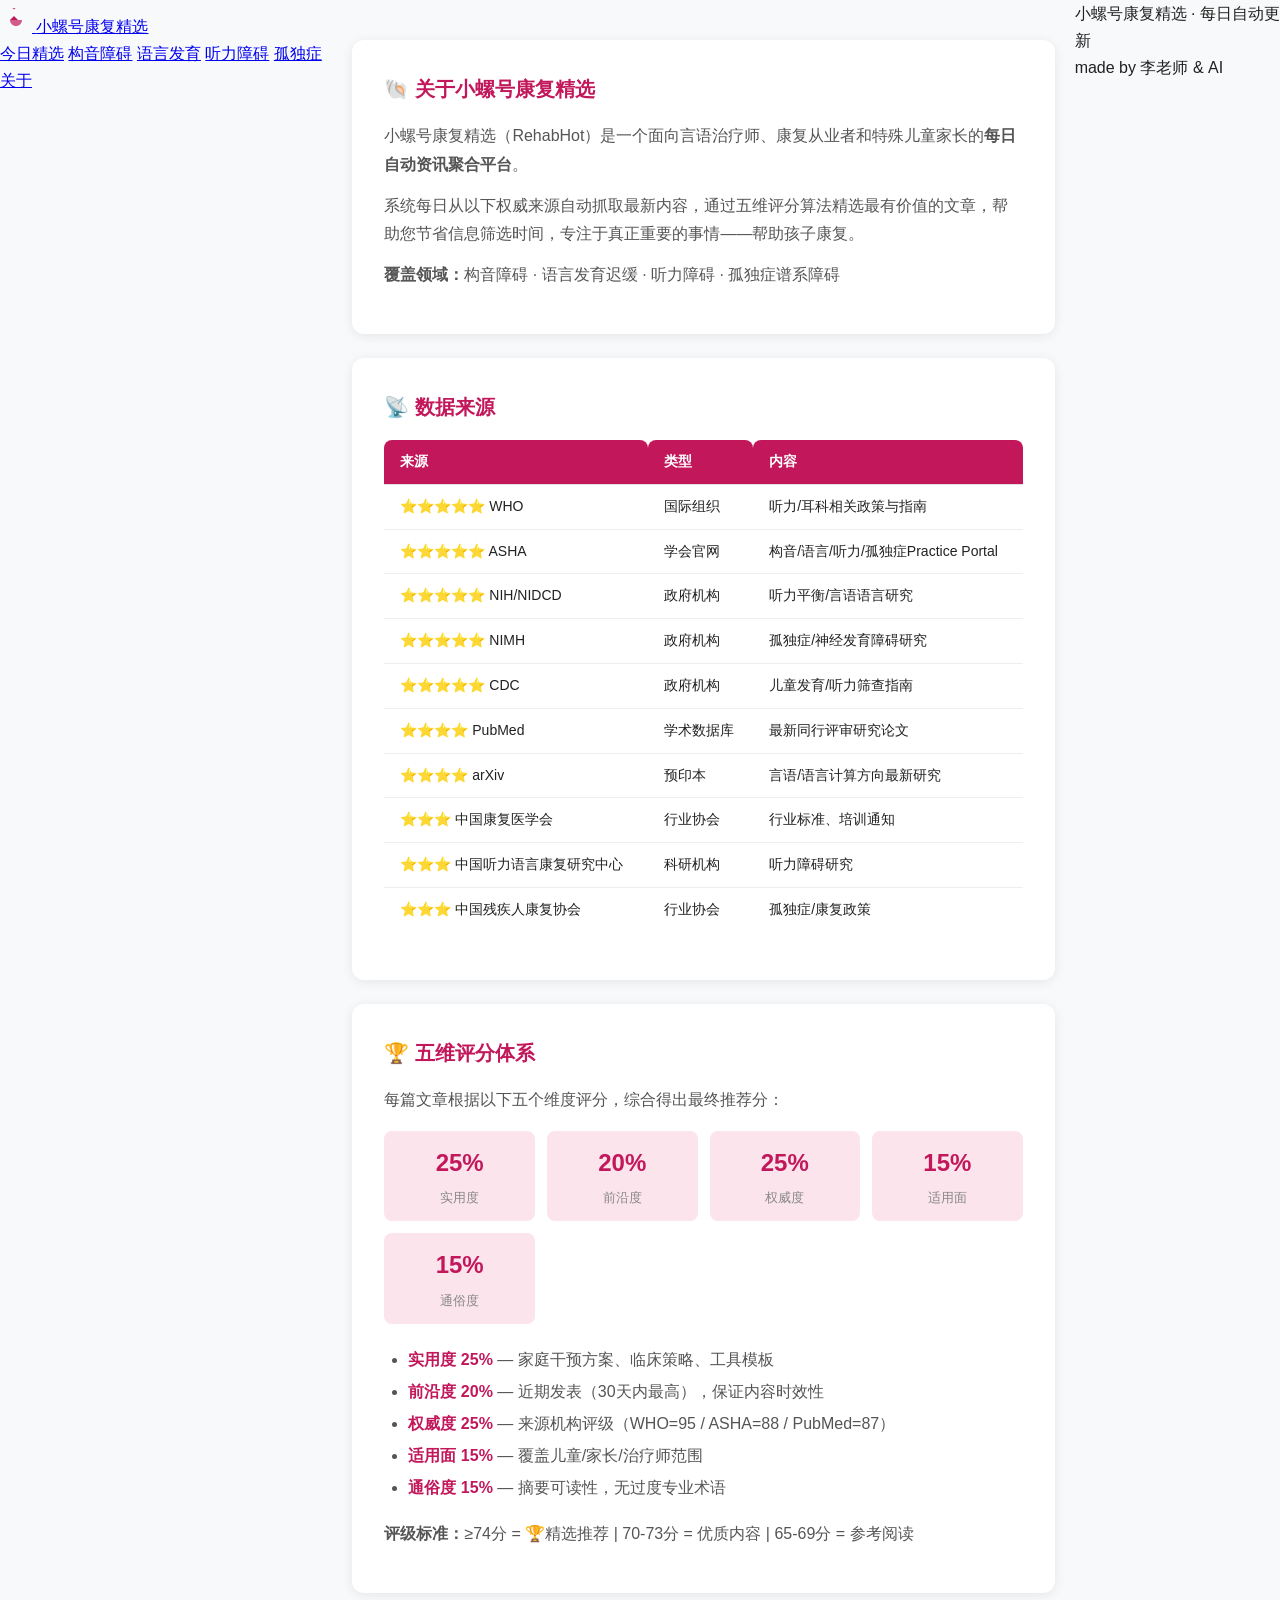
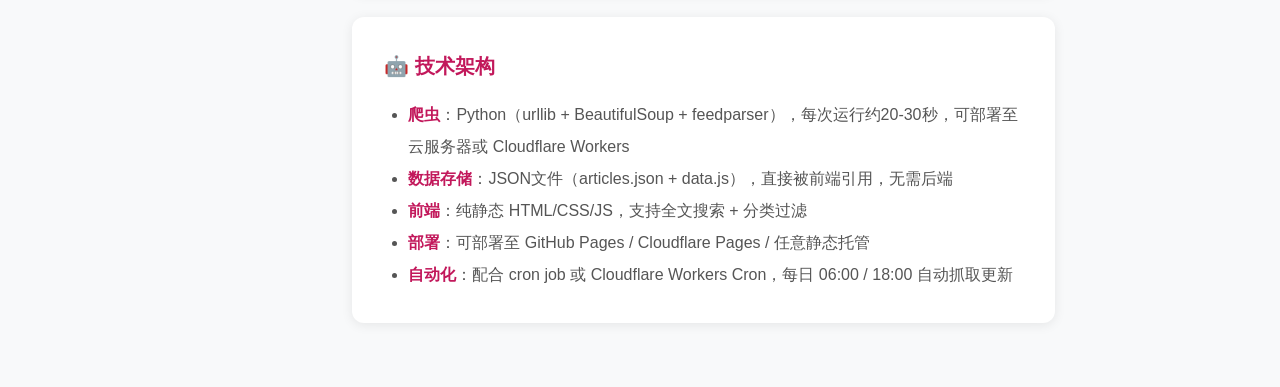
==== about.html @ 3b56fe11 "Add files via upload" ====
<!DOCTYPE html>
<html lang="zh-CN">
<head>
  <meta charset="UTF-8">
  <meta name="viewport" content="width=device-width, initial-scale=1.0">
  <title>关于 — 小螺号康复精选</title>
  <link rel="stylesheet" href="styles.css">
  <style>
    .about-wrap { max-width: 800px; margin: 0 auto; padding: 40px 20px; }
    .about-card { background: #fff; border-radius: 12px; padding: 32px; margin-bottom: 24px; box-shadow: 0 2px 12px rgba(0,0,0,.08); }
    .about-card h2 { color: #C2185B; margin-bottom: 16px; font-size: 20px; }
    .about-card p { color: #555; line-height: 1.8; margin-bottom: 12px; }
    .about-card ul { padding-left: 24px; color: #555; line-height: 2; }
    .about-card li strong { color: #C2185B; }
    .source-table { width: 100%; border-collapse: collapse; margin-top: 12px; }
    .source-table th { background: #C2185B; color: #fff; padding: 10px 16px; text-align: left; border-radius: 8px 8px 0 0; }
    .source-table td { padding: 10px 16px; border-bottom: 1px solid #eee; }
    .source-table tr:last-child td { border-bottom: none; }
    .star { color: #f5c518; }
    .score-grid { display: grid; grid-template-columns: repeat(auto-fit, minmax(120px, 1fr)); gap: 12px; margin-top: 16px; }
    .score-chip { background: #fce4ec; border-radius: 8px; padding: 12px; text-align: center; }
    .score-chip .pct { font-size: 24px; font-weight: 700; color: #C2185B; }
    .score-chip .label { font-size: 13px; color: #888; margin-top: 4px; }
  </style>
</head>
<body>

<header class="site-header">
  <div class="header-inner container">
    <a href="index.html" class="logo">
      <svg width="32" height="32" viewBox="0 0 32 32" fill="none">
        <path d="M16 8c-1.1 0-2 .9-2 2v6l-4 4h8l-4-4v-6c0-1.1-.9-2-2-2z" fill="#C2185B"/>
        <path d="M10 20c0 3.3 2.7 6 6 6s6-2.7 6-6H10z" fill="#C2185B" opacity=".7"/>
      </svg>
      <span>小螺号康复精选</span>
    </a>
    <nav class="header-nav">
      <a href="index.html">今日精选</a>
      <a href="articulation.html">构音障碍</a>
      <a href="language.html">语言发育</a>
      <a href="hearing.html">听力障碍</a>
      <a href="autism.html" class="active">孤独症</a>
      <a href="about.html">关于</a>
    </nav>
  </div>
</header>

<main class="main-content container">
  <div class="about-wrap">

    <div class="about-card">
      <h2>🐚 关于小螺号康复精选</h2>
      <p>小螺号康复精选（RehabHot）是一个面向言语治疗师、康复从业者和特殊儿童家长的<strong>每日自动资讯聚合平台</strong>。</p>
      <p>系统每日从以下权威来源自动抓取最新内容，通过五维评分算法精选最有价值的文章，帮助您节省信息筛选时间，专注于真正重要的事情——帮助孩子康复。</p>
      <p><strong>覆盖领域：</strong>构音障碍 · 语言发育迟缓 · 听力障碍 · 孤独症谱系障碍</p>
    </div>

    <div class="about-card">
      <h2>📡 数据来源</h2>
      <table class="source-table">
        <thead><tr><th>来源</th><th>类型</th><th>内容</th></tr></thead>
        <tbody>
          <tr><td><span class="star">⭐⭐⭐⭐⭐</span> WHO</td><td>国际组织</td><td>听力/耳科相关政策与指南</td></tr>
          <tr><td><span class="star">⭐⭐⭐⭐⭐</span> ASHA</td><td>学会官网</td><td>构音/语言/听力/孤独症Practice Portal</td></tr>
          <tr><td><span class="star">⭐⭐⭐⭐⭐</span> NIH/NIDCD</td><td>政府机构</td><td>听力平衡/言语语言研究</td></tr>
          <tr><td><span class="star">⭐⭐⭐⭐⭐</span> NIMH</td><td>政府机构</td><td>孤独症/神经发育障碍研究</td></tr>
          <tr><td><span class="star">⭐⭐⭐⭐⭐</span> CDC</td><td>政府机构</td><td>儿童发育/听力筛查指南</td></tr>
          <tr><td><span class="star">⭐⭐⭐⭐</span> PubMed</td><td>学术数据库</td><td>最新同行评审研究论文</td></tr>
          <tr><td><span class="star">⭐⭐⭐⭐</span> arXiv</td><td>预印本</td><td>言语/语言计算方向最新研究</td></tr>
          <tr><td><span class="star">⭐⭐⭐</span> 中国康复医学会</td><td>行业协会</td><td>行业标准、培训通知</td></tr>
          <tr><td><span class="star">⭐⭐⭐</span> 中国听力语言康复研究中心</td><td>科研机构</td><td>听力障碍研究</td></tr>
          <tr><td><span class="star">⭐⭐⭐</span> 中国残疾人康复协会</td><td>行业协会</td><td>孤独症/康复政策</td></tr>
        </tbody>
      </table>
    </div>

    <div class="about-card">
      <h2>🏆 五维评分体系</h2>
      <p>每篇文章根据以下五个维度评分，综合得出最终推荐分：</p>
      <div class="score-grid">
        <div class="score-chip"><div class="pct">25%</div><div class="label">实用度</div></div>
        <div class="score-chip"><div class="pct">20%</div><div class="label">前沿度</div></div>
        <div class="score-chip"><div class="pct">25%</div><div class="label">权威度</div></div>
        <div class="score-chip"><div class="pct">15%</div><div class="label">适用面</div></div>
        <div class="score-chip"><div class="pct">15%</div><div class="label">通俗度</div></div>
      </div>
      <ul style="margin-top: 20px">
        <li><strong>实用度 25%</strong> — 家庭干预方案、临床策略、工具模板</li>
        <li><strong>前沿度 20%</strong> — 近期发表（30天内最高），保证内容时效性</li>
        <li><strong>权威度 25%</strong> — 来源机构评级（WHO=95 / ASHA=88 / PubMed=87）</li>
        <li><strong>适用面 15%</strong> — 覆盖儿童/家长/治疗师范围</li>
        <li><strong>通俗度 15%</strong> — 摘要可读性，无过度专业术语</li>
      </ul>
      <p style="margin-top:16px"><strong>评级标准：</strong>≥74分 = 🏆精选推荐 | 70-73分 = 优质内容 | 65-69分 = 参考阅读</p>
    </div>

    <div class="about-card">
      <h2>🤖 技术架构</h2>
      <ul>
        <li><strong>爬虫</strong>：Python（urllib + BeautifulSoup + feedparser），每次运行约20-30秒，可部署至云服务器或 Cloudflare Workers</li>
        <li><strong>数据存储</strong>：JSON文件（articles.json + data.js），直接被前端引用，无需后端</li>
        <li><strong>前端</strong>：纯静态 HTML/CSS/JS，支持全文搜索 + 分类过滤</li>
        <li><strong>部署</strong>：可部署至 GitHub Pages / Cloudflare Pages / 任意静态托管</li>
        <li><strong>自动化</strong>：配合 cron job 或 Cloudflare Workers Cron，每日 06:00 / 18:00 自动抓取更新</li>
      </ul>
    </div>

  </div>
</main>

<footer class="site-footer">
  <div class="container footer-inner">
    <p>小螺号康复精选 · 每日自动更新</p>
    <p>made by 李老师 &amp; AI</p>
  </div>
</footer>

<script src="data.js"></script>
<script>
if (window.REHAB_HOT_DATA) {
  document.querySelector('.footer-inner p:first-child').textContent =
    '小螺号康复精选 · 每日自动更新 · ' + window.REHAB_HOT_DATA.updated;
}
</script>

</body>
</html>
---- styles.css ----
/* ============================================
   小螺号康复精选 RehabHot - 样式表
   家长版主色: #C2185B (玫红)
   康复师版主色: #2b7dd1 (藏蓝)
   ============================================ */

/* ---------- 变量 & 重置 ---------- */
:root {
  /* 家长版 */
  --color-primary: #C2185B;
  --color-primary-light: #E91E8C;
  --color-primary-bg: #FCE4EC;
  --color-accent: #FF4081;

  /* 共用 */
  --color-bg: #F8F9FA;
  --color-surface: #FFFFFF;
  --color-border: #E0E0E0;
  --color-text: #212121;
  --color-text-muted: #757575;
  --color-score-high: #E53935;
  --color-score-mid: #FB8C00;
  --color-score-low: #43A047;

  /* 阴影 */
  --shadow-sm: 0 2px 8px rgba(0,0,0,.08);
  --shadow-md: 0 4px 16px rgba(0,0,0,.12);

  /* 圆角 */
  --radius: 12px;
  --radius-sm: 8px;

  /* 侧边栏宽度 */
  --sidebar-w: 220px;
}

* { box-sizing: border-box; margin: 0; padding: 0; }

body {
  font-family: -apple-system, "PingFang SC", "Microsoft YaHei", sans-serif;
  background: var(--color-bg);
  color: var(--color-text);
  line-height: 1.7;
  display: flex;
  min-height: 100vh;
}

/* ---------- 左侧边栏 ---------- */
.sidebar {
  width: var(--sidebar-w);
  background: var(--color-surface);
  border-right: 1px solid var(--color-border);
  padding: 24px 0;
  position: fixed;
  top: 0; left: 0; bottom: 0;
  display: flex;
  flex-direction: column;
  overflow-y: auto;
}

.sidebar-brand {
  display: flex;
  align-items: center;
  gap: 10px;
  padding: 0 20px 20px;
  text-decoration: none;
  border-bottom: 1px solid var(--color-border);
  margin-bottom: 12px;
}

.brand-logo {
  width: 36px; height: 36px;
  background: linear-gradient(135deg, var(--color-primary), var(--color-accent));
  border-radius: 10px;
  display: flex; align-items: center; justify-content: center;
  color: #fff; font-weight: 900; font-size: 14px;
  letter-spacing: -0.5px;
}

.brand-text { display: flex; flex-direction: column; }
.brand-name { font-weight: 700; font-size: 15px; color: var(--color-text); }
.brand-sub { font-size: 11px; color: var(--color-text-muted); }

.side-nav { flex: 1; padding: 0 12px; }

.side-link {
  display: flex;
  align-items: center;
  gap: 10px;
  padding: 10px 12px;
  border-radius: var(--radius-sm);
  text-decoration: none;
  color: var(--color-text-muted);
  font-size: 14px;
  transition: all 0.2s;
  margin-bottom: 2px;
}

.side-link:hover { background: var(--color-primary-bg); color: var(--color-primary); }
.side-link.active { background: var(--color-primary-bg); color: var(--color-primary); font-weight: 600; }
.side-link svg { width: 18px; height: 18px; flex-shrink: 0; }

.side-section-title {
  padding: 16px 24px 6px;
  font-size: 11px;
  font-weight: 700;
  text-transform: uppercase;
  letter-spacing: 0.08em;
  color: var(--color-text-muted);
}

.sidebar-footer {
  padding: 12px;
  border-top: 1px solid var(--color-border);
}

/* ---------- 主内容区 ---------- */
.main {
  margin-left: var(--sidebar-w);
  flex: 1;
  min-height: 100vh;
}

/* ---------- 页面头部 ---------- */
.page-header {
  padding: 32px 36px 24px;
  background: var(--color-surface);
  border-bottom: 1px solid var(--color-border);
}

.page-title {
  font-size: 26px;
  font-weight: 700;
  color: var(--color-text);
}

.page-subtitle {
  font-size: 14px;
  color: var(--color-text-muted);
  margin-top: 4px;
}

/* 渐变标题条 */
.gradient-bar {
  background: linear-gradient(135deg, var(--color-primary), var(--color-accent));
  padding: 20px 36px;
  color: #fff;
}

.gradient-bar .page-title { color: #fff; }
.gradient-bar .page-subtitle { color: rgba(255,255,255,0.8); }

/* ---------- 筛选栏 ---------- */
.filter-bar {
  padding: 16px 36px;
  background: var(--color-surface);
  border-bottom: 1px solid var(--color-border);
  display: flex;
  align-items: center;
  gap: 12px;
  flex-wrap: wrap;
}

.filter-bar input[type="text"] {
  flex: 1;
  min-width: 200px;
  padding: 8px 14px;
  border: 1px solid var(--color-border);
  border-radius: var(--radius-sm);
  font-size: 14px;
  outline: none;
  transition: border-color 0.2s;
}

.filter-bar input[type="text"]:focus { border-color: var(--color-primary); }

.filter-tag {
  display: inline-flex;
  align-items: center;
  gap: 4px;
  padding: 5px 12px;
  border-radius: 20px;
  border: 1px solid var(--color-border);
  font-size: 13px;
  cursor: pointer;
  transition: all 0.2s;
  text-decoration: none;
  color: var(--color-text);
}

.filter-tag:hover, .filter-tag.active {
  border-color: var(--color-primary);
  background: var(--color-primary-bg);
  color: var(--color-primary);
}

/* ---------- 时间线内容区 ---------- */
.timeline-wrap { padding: 0 36px 40px; }

.timeline-day { margin-top: 28px; }

.timeline-day-head {
  display: flex;
  align-items: center;
  gap: 12px;
  margin-bottom: 16px;
}

.timeline-date {
  font-size: 13px;
  font-weight: 700;
  color: var(--color-primary);
  text-transform: uppercase;
  letter-spacing: 0.05em;
}

.timeline-day-head::after {
  content: '';
  flex: 1;
  height: 1px;
  background: var(--color-border);
}

.timeline-items { display: flex; flex-direction: column; gap: 12px; }

/* ---------- 文章卡片 ---------- */
.article-card {
  background: var(--color-surface);
  border: 1px solid var(--color-border);
  border-radius: var(--radius);
  padding: 18px 20px;
  transition: box-shadow 0.2s, transform 0.2s;
}

.article-card:hover {
  box-shadow: var(--shadow-md);
  transform: translateY(-2px);
}

.card-header {
  display: flex;
  align-items: flex-start;
  justify-content: space-between;
  margin-bottom: 10px;
  gap: 12px;
}

.card-meta {
  display: flex;
  align-items: center;
  gap: 8px;
  flex-wrap: wrap;
}

.card-source {
  display: flex;
  align-items: center;
  gap: 6px;
  font-size: 13px;
  color: var(--color-text-muted);
}

.source-avatar {
  width: 22px; height: 22px;
  border-radius: 50%;
  background: var(--color-primary-bg);
  display: flex; align-items: center; justify-content: center;
  font-size: 10px; font-weight: 700;
  color: var(--color-primary);
}

.card-badges { display: flex; align-items: center; gap: 8px; }

.score-badge {
  display: inline-flex;
  align-items: center;
  padding: 2px 8px;
  border-radius: 10px;
  font-size: 12px;
  font-weight: 700;
  font-family: "SF Mono", monospace;
}

.score-high { background: #FFEBEE; color: var(--color-score-high); }
.score-mid { background: #FFF3E0; color: var(--color-score-mid); }
.score-low { background: #E8F5E9; color: var(--color-score-low); }

.selected-badge {
  display: inline-flex;
  align-items: center;
  gap: 3px;
  padding: 2px 8px;
  border-radius: 10px;
  background: linear-gradient(135deg, var(--color-primary), var(--color-accent));
  color: #fff;
  font-size: 11px;
  font-weight: 700;
}

.article-title {
  font-size: 16px;
  font-weight: 600;
  color: var(--color-text);
  text-decoration: none;
  line-height: 1.5;
  display: block;
  margin-bottom: 8px;
  transition: color 0.2s;
}

.article-title:hover { color: var(--color-primary); }

.article-summary {
  font-size: 14px;
  color: var(--color-text-muted);
  line-height: 1.7;
  margin-bottom: 12px;
  display: -webkit-box;
  -webkit-line-clamp: 3;
  -webkit-box-orient: vertical;
  overflow: hidden;
}

.article-reason {
  background: var(--color-primary-bg);
  border-left: 3px solid var(--color-primary);
  padding: 8px 12px;
  border-radius: 0 var(--radius-sm) var(--radius-sm) 0;
  font-size: 13px;
  color: var(--color-text);
  margin-bottom: 12px;
}

.article-reason-label {
  font-weight: 700;
  color: var(--color-primary);
  margin-right: 4px;
}

.article-tags {
  display: flex;
  flex-wrap: wrap;
  gap: 6px;
  margin-bottom: 10px;
}

.tag {
  display: inline-flex;
  padding: 2px 10px;
  border-radius: 12px;
  font-size: 12px;
  background: var(--color-bg);
  color: var(--color-text-muted);
  border: 1px solid var(--color-border);
}

.tag.category-articulation { background: #E3F2FD; color: #1565C0; border-color: #BBDEFB; }
.tag.category-language { background: #E8F5E9; color: #2E7D32; border-color: #C8E6C9; }
.tag.category-hearing { background: #FFF3E0; color: #E65100; border-color: #FFE0B2; }
.tag.category-autism { background: #F3E5F5; color: #7B1FA2; border-color: #E1BEE7; }

.article-footer {
  display: flex;
  align-items: center;
  justify-content: space-between;
  padding-top: 10px;
  border-top: 1px solid var(--color-border);
}

.article-time {
  font-size: 12px;
  color: var(--color-text-muted);
}

.read-btn {
  display: inline-flex;
  align-items: center;
  gap: 4px;
  padding: 5px 14px;
  border-radius: var(--radius-sm);
  background: var(--color-primary);
  color: #fff;
  text-decoration: none;
  font-size: 13px;
  font-weight: 600;
  transition: opacity 0.2s;
}

.read-btn:hover { opacity: 0.85; }

/* ---------- 分类入口卡片 ---------- */
.category-grid {
  display: grid;
  grid-template-columns: repeat(auto-fill, minmax(260px, 1fr));
  gap: 20px;
  padding: 28px 36px;
}

.cat-card {
  background: var(--color-surface);
  border: 1px solid var(--color-border);
  border-radius: var(--radius);
  padding: 24px;
  text-decoration: none;
  transition: all 0.2s;
  position: relative;
  overflow: hidden;
}

.cat-card:hover {
  box-shadow: var(--shadow-md);
  transform: translateY(-3px);
}

.cat-card::before {
  content: '';
  position: absolute;
  top: 0; left: 0; right: 0;
  height: 4px;
}

.cat-card.articulation::before { background: #1565C0; }
.cat-card.language::before { background: #2E7D32; }
.cat-card.hearing::before { background: #E65100; }
.cat-card.autism::before { background: #7B1FA2; }

.cat-icon {
  width: 48px; height: 48px;
  border-radius: 12px;
  display: flex; align-items: center; justify-content: center;
  font-size: 22px;
  margin-bottom: 14px;
}

.cat-card.articulation .cat-icon { background: #E3F2FD; }
.cat-card.language .cat-icon { background: #E8F5E9; }
.cat-card.hearing .cat-icon { background: #FFF3E0; }
.cat-card.autism .cat-icon { background: #F3E5F5; }

.cat-name { font-size: 17px; font-weight: 700; margin-bottom: 6px; }
.cat-desc { font-size: 13px; color: var(--color-text-muted); margin-bottom: 14px; }
.cat-count { font-size: 12px; color: var(--color-text-muted); }

/* ---------- 关于页 ---------- */
.about-content {
  max-width: 720px;
  padding: 40px 36px;
}

.about-content h2 {
  font-size: 20px;
  margin: 28px 0 12px;
  color: var(--color-text);
}

.about-content p { font-size: 15px; color: var(--color-text-muted); margin-bottom: 12px; }

.about-content ul {
  list-style: none;
  padding: 0;
  margin-bottom: 12px;
}

.about-content li {
  padding: 6px 0;
  font-size: 14px;
  color: var(--color-text-muted);
  display: flex;
  align-items: center;
  gap: 8px;
}

.about-content li::before {
  content: '✓';
  color: var(--color-primary);
  font-weight: 700;
}

/* ---------- 关于页数据源表格 ---------- */
.source-table {
  width: 100%;
  border-collapse: collapse;
  margin: 16px 0;
  font-size: 14px;
}

.source-table th, .source-table td {
  padding: 10px 14px;
  text-align: left;
  border-bottom: 1px solid var(--color-border);
}

.source-table th {
  background: var(--color-primary-bg);
  color: var(--color-primary);
  font-weight: 700;
}

.source-table tr:hover { background: #FAFAFA; }

/* ---------- 统计概览 ---------- */
.stats-row {
  display: flex;
  gap: 16px;
  padding: 20px 36px;
  flex-wrap: wrap;
}

.stat-card {
  flex: 1;
  min-width: 140px;
  background: var(--color-surface);
  border: 1px solid var(--color-border);
  border-radius: var(--radius);
  padding: 18px 20px;
  text-align: center;
}

.stat-num {
  font-size: 28px;
  font-weight: 700;
  color: var(--color-primary);
}

.stat-label { font-size: 13px; color: var(--color-text-muted); margin-top: 4px; }

/* ---------- 响应式 ---------- */
@media (max-width: 768px) {
  :root { --sidebar-w: 0px; }

  .sidebar {
    width: 100%;
    position: relative;
    flex-direction: row;
    flex-wrap: wrap;
    padding: 12px;
    border-right: none;
    border-bottom: 1px solid var(--color-border);
  }

  .sidebar-brand { padding: 0 12px 8px; border-bottom: none; }
  .side-nav { display: flex; flex-wrap: wrap; padding: 0; gap: 4px; }
  .side-link { font-size: 13px; padding: 6px 10px; }
  .side-section-title { display: none; }
  .sidebar-footer { display: none; }

  .main { margin-left: 0; }
  .page-header, .gradient-bar, .filter-bar { padding: 16px 16px 12px; }
  .timeline-wrap { padding: 0 16px 32px; }
  .category-grid { grid-template-columns: 1fr 1fr; padding: 16px; gap: 12px; }
  .stats-row { padding: 16px; }
  .about-content { padding: 24px 16px; }
}

/* ---------- 空状态 / 加载 ---------- */
.empty-state {
  text-align: center;
  padding: 60px 20px;
  color: var(--color-text-muted);
}

.empty-state .emoji { font-size: 48px; margin-bottom: 16px; }
.empty-state p { font-size: 15px; }

/* ---------- 顶部时间线指示器 ---------- */
.time-badge {
  display: inline-flex;
  align-items: center;
  gap: 5px;
  padding: 3px 10px;
  border-radius: 12px;
  font-size: 12px;
  color: #fff;
  background: var(--color-primary);
}

.time-dot {
  width: 6px; height: 6px;
  border-radius: 50%;
  background: currentColor;
  animation: pulse 1.5s infinite;
}

@keyframes pulse {
  0%, 100% { opacity: 1; }
  50% { opacity: 0.4; }
}
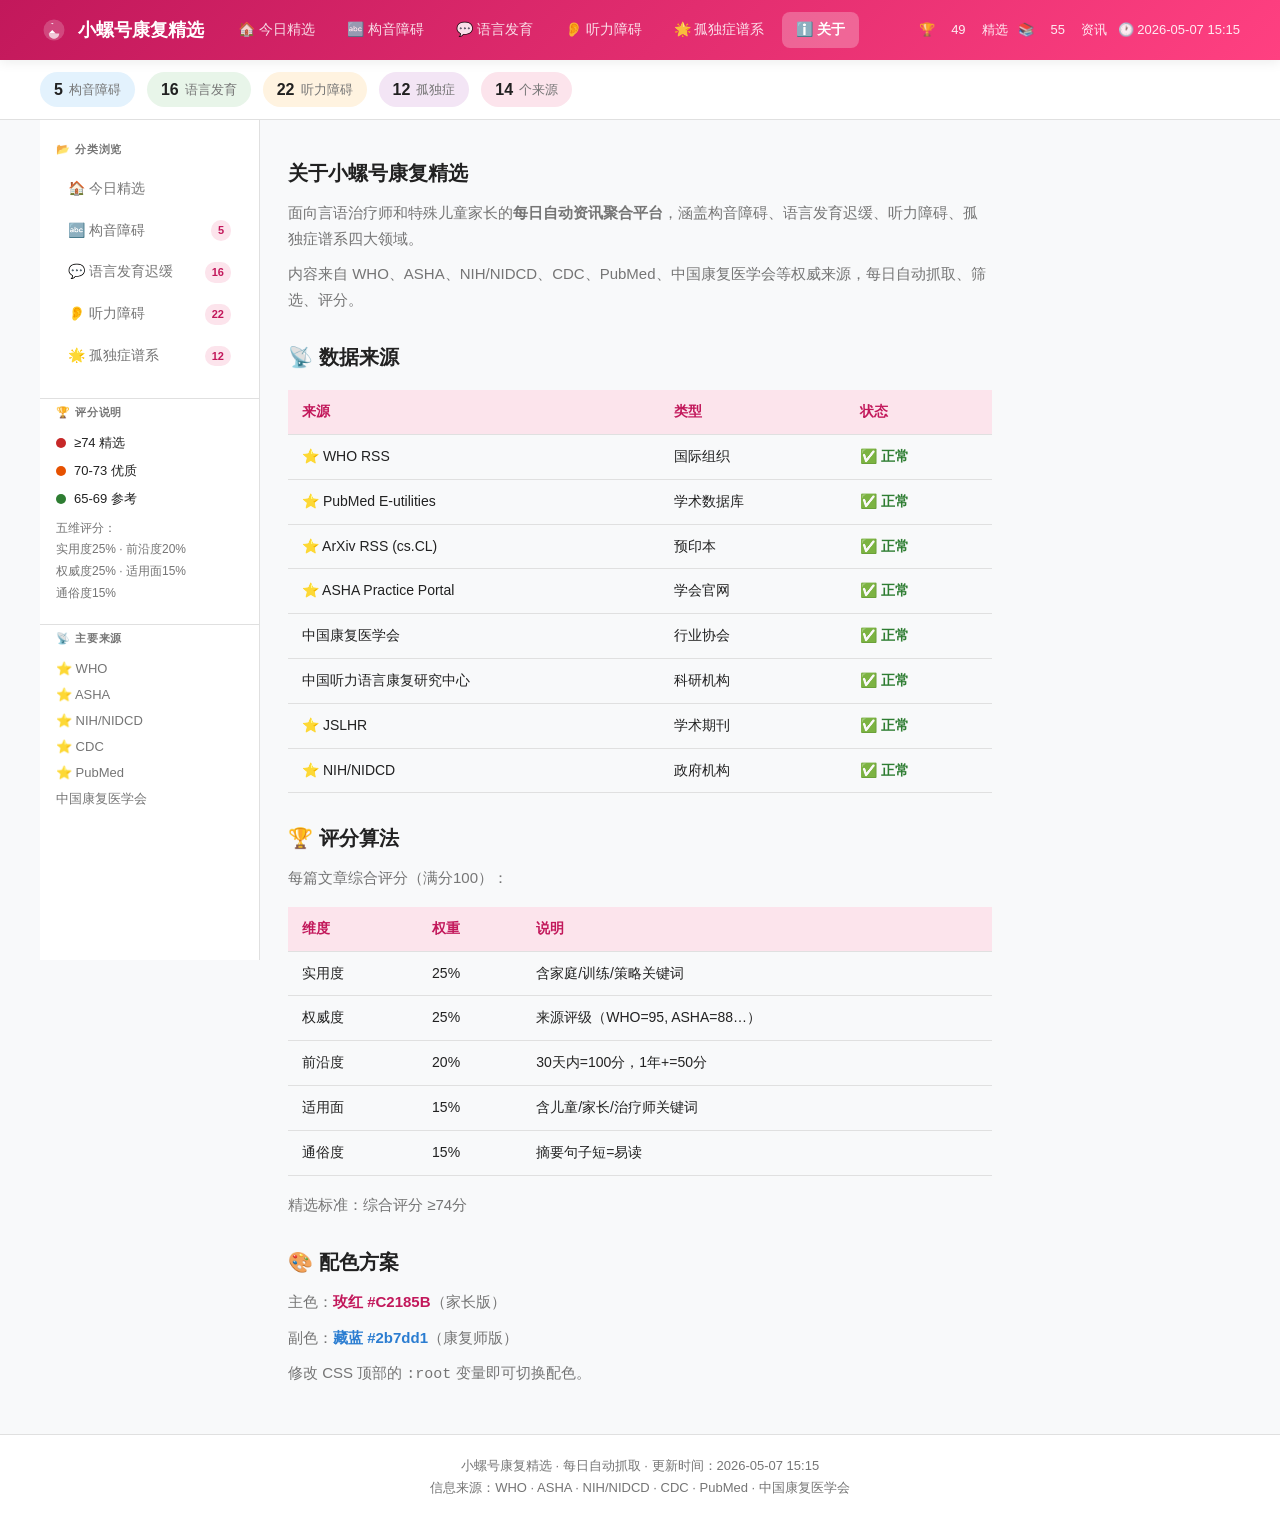
==== commit 7089234c: "v2: all-in-one HTML files, no external dependencies, data embedded" ====
--- a/about.html
+++ b/about.html
@@ -1,127 +1,493 @@
 <!DOCTYPE html>
 <html lang="zh-CN">
 <head>
-  <meta charset="UTF-8">
-  <meta name="viewport" content="width=device-width, initial-scale=1.0">
-  <title>关于 — 小螺号康复精选</title>
-  <link rel="stylesheet" href="styles.css">
-  <style>
-    .about-wrap { max-width: 800px; margin: 0 auto; padding: 40px 20px; }
-    .about-card { background: #fff; border-radius: 12px; padding: 32px; margin-bottom: 24px; box-shadow: 0 2px 12px rgba(0,0,0,.08); }
-    .about-card h2 { color: #C2185B; margin-bottom: 16px; font-size: 20px; }
-    .about-card p { color: #555; line-height: 1.8; margin-bottom: 12px; }
-    .about-card ul { padding-left: 24px; color: #555; line-height: 2; }
-    .about-card li strong { color: #C2185B; }
-    .source-table { width: 100%; border-collapse: collapse; margin-top: 12px; }
-    .source-table th { background: #C2185B; color: #fff; padding: 10px 16px; text-align: left; border-radius: 8px 8px 0 0; }
-    .source-table td { padding: 10px 16px; border-bottom: 1px solid #eee; }
-    .source-table tr:last-child td { border-bottom: none; }
-    .star { color: #f5c518; }
-    .score-grid { display: grid; grid-template-columns: repeat(auto-fit, minmax(120px, 1fr)); gap: 12px; margin-top: 16px; }
-    .score-chip { background: #fce4ec; border-radius: 8px; padding: 12px; text-align: center; }
-    .score-chip .pct { font-size: 24px; font-weight: 700; color: #C2185B; }
-    .score-chip .label { font-size: 13px; color: #888; margin-top: 4px; }
-  </style>
+<meta charset="UTF-8">
+<meta name="viewport" content="width=device-width, initial-scale=1.0">
+<title>关于 — 小螺号康复精选</title>
+<link rel="icon" href="data:image/svg+xml,<svg xmlns='http://www.w3.org/2000/svg' viewBox='0 0 100 100'><text y='.9em' font-size='90'>🐚</text></svg>">
+<style>
+/* ===== 变量 ===== */
+:root {
+  --primary: #C2185B;
+  --primary-light: #E91E8C;
+  --primary-bg: #FCE4EC;
+  --accent: #FF4081;
+  --bg: #F8F9FA;
+  --surface: #FFFFFF;
+  --border: #E0E0E0;
+  --text: #212121;
+  --text-muted: #757575;
+  --radius: 12px;
+  --radius-sm: 8px;
+  --shadow: 0 2px 12px rgba(0,0,0,.08);
+  --shadow-lg: 0 8px 32px rgba(0,0,0,.12);
+}
+
+* { box-sizing: border-box; margin: 0; padding: 0; }
+
+body {
+  font-family: -apple-system, "PingFang SC", "Microsoft YaHei", sans-serif;
+  background: var(--bg);
+  color: var(--text);
+  line-height: 1.7;
+}
+
+/* ===== 顶栏 ===== */
+.site-header {
+  background: linear-gradient(135deg, var(--primary), var(--accent));
+  color: #fff;
+  padding: 0 24px;
+  position: sticky;
+  top: 0;
+  z-index: 100;
+  box-shadow: var(--shadow);
+}
+.header-inner {
+  display: flex;
+  align-items: center;
+  gap: 20px;
+  height: 60px;
+  max-width: 1200px;
+  margin: 0 auto;
+}
+.logo {
+  display: flex;
+  align-items: center;
+  gap: 10px;
+  text-decoration: none;
+  color: #fff;
+  font-size: 18px;
+  font-weight: 700;
+}
+.logo svg { flex-shrink: 0; }
+.header-nav {
+  display: flex;
+  gap: 4px;
+  flex: 1;
+}
+.header-nav a {
+  color: rgba(255,255,255,.85);
+  text-decoration: none;
+  padding: 6px 14px;
+  border-radius: var(--radius-sm);
+  font-size: 14px;
+  font-weight: 500;
+  transition: all .2s;
+}
+.header-nav a:hover { background: rgba(255,255,255,.2); color: #fff; }
+.header-nav a.active { background: rgba(255,255,255,.25); color: #fff; font-weight: 700; }
+.header-stats {
+  display: flex;
+  gap: 16px;
+  font-size: 13px;
+  opacity: .9;
+}
+
+/* ===== 统计条 ===== */
+.stats-bar {
+  background: var(--surface);
+  border-bottom: 1px solid var(--border);
+  padding: 12px 24px;
+}
+.stats-inner {
+  max-width: 1200px;
+  margin: 0 auto;
+  display: flex;
+  gap: 12px;
+  flex-wrap: wrap;
+}
+.stat-pill {
+  display: flex;
+  align-items: center;
+  gap: 6px;
+  padding: 4px 14px;
+  border-radius: 20px;
+  font-size: 13px;
+}
+.stat-num { font-weight: 800; font-size: 16px; }
+.stat-label { color: var(--text-muted); }
+
+/* ===== 主布局 ===== */
+.container { max-width: 1200px; margin: 0 auto; }
+.content-grid {
+  display: grid;
+  grid-template-columns: 220px 1fr;
+  gap: 0;
+  min-height: calc(100vh - 120px);
+}
+
+/* ===== 侧边栏 ===== */
+.sidebar {
+  background: var(--surface);
+  border-right: 1px solid var(--border);
+  padding: 20px 0;
+  position: sticky;
+  top: 60px;
+  height: calc(100vh - 60px);
+  overflow-y: auto;
+}
+.sidebar-section { padding: 0 16px 20px; border-bottom: 1px solid var(--border); margin-bottom: 4px; }
+.sidebar-section:last-child { border-bottom: none; }
+.sidebar-title {
+  font-size: 11px;
+  font-weight: 700;
+  color: var(--text-muted);
+  text-transform: uppercase;
+  letter-spacing: .08em;
+  margin-bottom: 10px;
+}
+.sidebar-nav { list-style: none; }
+.sidebar-nav li { margin-bottom: 2px; }
+.sidebar-nav a {
+  display: flex;
+  align-items: center;
+  gap: 8px;
+  padding: 8px 12px;
+  border-radius: var(--radius-sm);
+  text-decoration: none;
+  color: var(--text-muted);
+  font-size: 14px;
+  transition: all .2s;
+}
+.sidebar-nav a:hover { background: var(--primary-bg); color: var(--primary); }
+.sidebar-nav a.active { background: var(--primary-bg); color: var(--primary); font-weight: 700; }
+.badge {
+  background: var(--primary-bg);
+  color: var(--primary);
+  font-size: 11px;
+  font-weight: 700;
+  padding: 1px 7px;
+  border-radius: 10px;
+  margin-left: auto;
+}
+.score-legend { display: flex; flex-direction: column; gap: 6px; margin-bottom: 8px; }
+.legend-item { display: flex; align-items: center; gap: 8px; font-size: 13px; }
+.legend-dot { width: 10px; height: 10px; border-radius: 50%; flex-shrink: 0; }
+.sidebar-desc { font-size: 12px; color: var(--text-muted); line-height: 1.8; }
+.source-list { display: flex; flex-direction: column; gap: 4px; }
+.source-item { font-size: 13px; color: var(--text-muted); }
+
+/* ===== 文章区 ===== */
+.articles-area { padding: 24px 28px; }
+.articles-header {
+  display: flex;
+  align-items: center;
+  justify-content: space-between;
+  margin-bottom: 20px;
+  flex-wrap: wrap;
+  gap: 12px;
+}
+.section-title { font-size: 20px; font-weight: 700; color: var(--text); }
+.articles-controls { display: flex; gap: 10px; align-items: center; }
+.search-input {
+  padding: 8px 14px;
+  border: 1px solid var(--border);
+  border-radius: var(--radius-sm);
+  font-size: 14px;
+  width: 220px;
+  outline: none;
+  transition: border-color .2s;
+}
+.search-input:focus { border-color: var(--primary); }
+.filter-select {
+  padding: 8px 12px;
+  border: 1px solid var(--border);
+  border-radius: var(--radius-sm);
+  font-size: 14px;
+  outline: none;
+  background: #fff;
+  cursor: pointer;
+}
+.subsection-title {
+  font-size: 14px;
+  font-weight: 700;
+  color: var(--text-muted);
+  text-transform: uppercase;
+  letter-spacing: .05em;
+  margin-bottom: 14px;
+  margin-top: 0;
+}
+
+/* ===== 日期分组 ===== */
+.date-group { margin-bottom: 28px; }
+.date-label-row {
+  display: flex;
+  align-items: center;
+  gap: 12px;
+  margin-bottom: 12px;
+}
+.date-label {
+  font-size: 13px;
+  font-weight: 700;
+  color: var(--primary);
+  white-space: nowrap;
+}
+.date-label-row::after {
+  content: '';
+  flex: 1;
+  height: 1px;
+  background: var(--border);
+}
+.date-count { font-size: 12px; color: var(--text-muted); white-space: nowrap; }
+.date-articles { display: flex; flex-direction: column; gap: 12px; }
+
+/* ===== 文章卡片 ===== */
+.article-card {
+  background: var(--surface);
+  border: 1px solid var(--border);
+  border-radius: var(--radius);
+  padding: 16px 20px;
+  transition: box-shadow .2s, transform .2s;
+  position: relative;
+  overflow: hidden;
+}
+.article-card:hover { box-shadow: var(--shadow-lg); transform: translateY(-2px); }
+.article-card::before {
+  content: '';
+  position: absolute;
+  left: 0; top: 0; bottom: 0;
+  width: 4px;
+  background: linear-gradient(to bottom, var(--primary), var(--accent));
+  border-radius: 0 2px 2px 0;
+}
+.card-header {
+  display: flex;
+  align-items: center;
+  justify-content: space-between;
+  margin-bottom: 10px;
+  gap: 10px;
+}
+.cat-badge {
+  display: inline-flex;
+  align-items: center;
+  gap: 4px;
+  padding: 2px 10px;
+  border-radius: 12px;
+  font-size: 12px;
+  font-weight: 600;
+}
+.cat-articulation { background: #E3F2FD; color: #1565C0; }
+.cat-language { background: #E8F5E9; color: #2E7D32; }
+.cat-hearing { background: #FFF3E0; color: #E65100; }
+.cat-autism { background: #F3E5F5; color: #7B1FA2; }
+.score-badge {
+  display: inline-flex;
+  align-items: center;
+  padding: 2px 10px;
+  border-radius: 10px;
+  font-size: 13px;
+  font-weight: 800;
+}
+.score-top { background: #FFEBEE; color: #C62828; }
+.score-high { background: #FFF3E0; color: #E65100; }
+.score-mid { background: #E8F5E9; color: #2E7D32; }
+.card-title {
+  font-size: 15px;
+  font-weight: 600;
+  margin-bottom: 8px;
+  line-height: 1.5;
+}
+.card-title a { color: var(--text); text-decoration: none; transition: color .2s; }
+.card-title a:hover { color: var(--primary); }
+.card-summary {
+  font-size: 13px;
+  color: var(--text-muted);
+  line-height: 1.7;
+  margin-bottom: 10px;
+  display: -webkit-box;
+  -webkit-line-clamp: 2;
+  -webkit-box-orient: vertical;
+  overflow: hidden;
+}
+.card-reason {
+  background: var(--primary-bg);
+  border-left: 3px solid var(--primary);
+  padding: 8px 12px;
+  border-radius: 0 var(--radius-sm) var(--radius-sm) 0;
+  font-size: 13px;
+  color: var(--text);
+  margin-bottom: 10px;
+}
+.card-footer {
+  display: flex;
+  align-items: center;
+  justify-content: space-between;
+  font-size: 12px;
+  color: var(--text-muted);
+  padding-top: 8px;
+  border-top: 1px solid var(--border);
+}
+.card-scores {
+  display: flex;
+  gap: 6px;
+  margin: 8px 0;
+  flex-wrap: wrap;
+}
+.score-dim {
+  background: #f5f5f5;
+  padding: 1px 8px;
+  border-radius: 8px;
+  font-size: 11px;
+  color: var(--text-muted);
+}
+.score-dim.ok { background: #E8F5E9; color: #2E7D32; }
+.read-btn {
+  display: inline-flex;
+  align-items: center;
+  padding: 6px 16px;
+  border-radius: var(--radius-sm);
+  background: var(--primary);
+  color: #fff;
+  text-decoration: none;
+  font-size: 13px;
+  font-weight: 600;
+  transition: opacity .2s;
+}
+.read-btn:hover { opacity: .8; }
+
+/* ===== 页脚 ===== */
+.site-footer {
+  background: var(--surface);
+  border-top: 1px solid var(--border);
+  padding: 20px 24px;
+  text-align: center;
+}
+.footer-inner { max-width: 1200px; margin: 0 auto; }
+.site-footer p { font-size: 13px; color: var(--text-muted); }
+
+/* ===== 精选网格 ===== */
+.selected-grid {
+  display: grid;
+  grid-template-columns: repeat(auto-fill, minmax(280px, 1fr));
+  gap: 14px;
+  margin-bottom: 24px;
+}
+
+/* ===== 关于页 ===== */
+.about-content { max-width: 760px; padding: 36px 28px; }
+.about-content h2 { font-size: 20px; margin: 28px 0 10px; color: var(--text); }
+.about-content p { font-size: 15px; color: var(--text-muted); margin-bottom: 10px; }
+.source-table { width: 100%; border-collapse: collapse; margin: 16px 0; font-size: 14px; }
+.source-table th, .source-table td { padding: 10px 14px; text-align: left; border-bottom: 1px solid var(--border); }
+.source-table th { background: var(--primary-bg); color: var(--primary); font-weight: 700; }
+.source-table tr:hover { background: #FAFAFA; }
+.status-ok { color: #2E7D32; font-weight: 700; }
+
+/* ===== 响应式 ===== */
+@media (max-width: 768px) {
+  .content-grid { grid-template-columns: 1fr; }
+  .sidebar { position: static; height: auto; border-right: none; border-bottom: 1px solid var(--border); }
+  .header-nav { display: none; }
+  .header-stats { display: none; }
+  .articles-area { padding: 16px; }
+}
+</style>
 </head>
 <body>
-
 <header class="site-header">
-  <div class="header-inner container">
+  <div class="header-inner">
     <a href="index.html" class="logo">
-      <svg width="32" height="32" viewBox="0 0 32 32" fill="none">
-        <path d="M16 8c-1.1 0-2 .9-2 2v6l-4 4h8l-4-4v-6c0-1.1-.9-2-2-2z" fill="#C2185B"/>
-        <path d="M10 20c0 3.3 2.7 6 6 6s6-2.7 6-6H10z" fill="#C2185B" opacity=".7"/>
+      <svg width="28" height="28" viewBox="0 0 32 32" fill="none">
+        <circle cx="16" cy="16" r="12" fill="rgba(255,255,255,.2)"/>
+        <path d="M16 8c-1.1 0-2 .9-2 2v6l-4 4h8l-4-4v-6c0-1.1-.9-2-2-2z" fill="#fff"/>
+        <path d="M10 20c0 3.3 2.7 6 6 6s6-2.7 6-6H10z" fill="rgba(255,255,255,.7)"/>
       </svg>
-      <span>小螺号康复精选</span>
+      小螺号康复精选
     </a>
     <nav class="header-nav">
-      <a href="index.html">今日精选</a>
-      <a href="articulation.html">构音障碍</a>
-      <a href="language.html">语言发育</a>
-      <a href="hearing.html">听力障碍</a>
-      <a href="autism.html" class="active">孤独症</a>
-      <a href="about.html">关于</a>
+      <a href="index.html" class="">🏠 今日精选</a><a href="articulation.html" class="">🔤 构音障碍</a><a href="language.html" class="">💬 语言发育</a><a href="hearing.html" class="">👂 听力障碍</a><a href="autism.html" class="">🌟 孤独症谱系</a><a href="about.html" class="active">ℹ️ 关于</a>
     </nav>
+    <div class="header-stats">
+      🏆 <span>49</span> 精选 &nbsp; 📚 <span>55</span> 资讯 &nbsp; 🕐 2026-05-07 15:15
+    </div>
   </div>
 </header>
-
-<main class="main-content container">
-  <div class="about-wrap">
-
-    <div class="about-card">
-      <h2>🐚 关于小螺号康复精选</h2>
-      <p>小螺号康复精选（RehabHot）是一个面向言语治疗师、康复从业者和特殊儿童家长的<strong>每日自动资讯聚合平台</strong>。</p>
-      <p>系统每日从以下权威来源自动抓取最新内容，通过五维评分算法精选最有价值的文章，帮助您节省信息筛选时间，专注于真正重要的事情——帮助孩子康复。</p>
-      <p><strong>覆盖领域：</strong>构音障碍 · 语言发育迟缓 · 听力障碍 · 孤独症谱系障碍</p>
-    </div>
-
-    <div class="about-card">
+<div class="stats-bar">
+  <div class="stats-inner">
+    <div class="stat-pill" style="background:#E3F2FD"><span class="stat-num">5</span><span class="stat-label">构音障碍</span></div>
+    <div class="stat-pill" style="background:#E8F5E9"><span class="stat-num">16</span><span class="stat-label">语言发育</span></div>
+    <div class="stat-pill" style="background:#FFF3E0"><span class="stat-num">22</span><span class="stat-label">听力障碍</span></div>
+    <div class="stat-pill" style="background:#F3E5F5"><span class="stat-num">12</span><span class="stat-label">孤独症</span></div>
+    <div class="stat-pill" style="background:#FCE4EC"><span class="stat-num">14</span><span class="stat-label">个来源</span></div>
+  </div>
+</div>
+<div class="container">
+  <div class="content-grid">
+    <aside class="sidebar">
+      <div class="sidebar-section">
+        <h3 class="sidebar-title">📂 分类浏览</h3>
+        <ul class="sidebar-nav">
+          <li><a href="index.html" class="">🏠 今日精选</a></li>
+          <li><a href="articulation.html" class="">🔤 构音障碍 <span class="badge">5</span></a></li>
+          <li><a href="language.html" class="">💬 语言发育迟缓 <span class="badge">16</span></a></li>
+          <li><a href="hearing.html" class="">👂 听力障碍 <span class="badge">22</span></a></li>
+          <li><a href="autism.html" class="">🌟 孤独症谱系 <span class="badge">12</span></a></li>
+        </ul>
+      </div>
+      <div class="sidebar-section">
+        <h3 class="sidebar-title">🏆 评分说明</h3>
+        <div class="score-legend">
+          <div class="legend-item"><span class="legend-dot" style="background:#C62828"></span> ≥74 精选</div>
+          <div class="legend-item"><span class="legend-dot" style="background:#E65100"></span> 70-73 优质</div>
+          <div class="legend-item"><span class="legend-dot" style="background:#2E7D32"></span> 65-69 参考</div>
+        </div>
+        <div class="sidebar-desc">五维评分：<br>实用度25% · 前沿度20%<br>权威度25% · 适用面15%<br>通俗度15%</div>
+      </div>
+      <div class="sidebar-section">
+        <h3 class="sidebar-title">📡 主要来源</h3>
+        <div class="source-list">
+          <div class="source-item">⭐ WHO</div>
+          <div class="source-item">⭐ ASHA</div>
+          <div class="source-item">⭐ NIH/NIDCD</div>
+          <div class="source-item">⭐ CDC</div>
+          <div class="source-item">⭐ PubMed</div>
+          <div class="source-item">中国康复医学会</div>
+        </div>
+      </div>
+    </aside>
+    
+    <section class="articles-area about-content">
+      <h2 style="margin-top:0">关于小螺号康复精选</h2>
+      <p>面向言语治疗师和特殊儿童家长的<strong>每日自动资讯聚合平台</strong>，涵盖构音障碍、语言发育迟缓、听力障碍、孤独症谱系四大领域。</p>
+      <p>内容来自 WHO、ASHA、NIH/NIDCD、CDC、PubMed、中国康复医学会等权威来源，每日自动抓取、筛选、评分。</p>
+      
       <h2>📡 数据来源</h2>
       <table class="source-table">
-        <thead><tr><th>来源</th><th>类型</th><th>内容</th></tr></thead>
-        <tbody>
-          <tr><td><span class="star">⭐⭐⭐⭐⭐</span> WHO</td><td>国际组织</td><td>听力/耳科相关政策与指南</td></tr>
-          <tr><td><span class="star">⭐⭐⭐⭐⭐</span> ASHA</td><td>学会官网</td><td>构音/语言/听力/孤独症Practice Portal</td></tr>
-          <tr><td><span class="star">⭐⭐⭐⭐⭐</span> NIH/NIDCD</td><td>政府机构</td><td>听力平衡/言语语言研究</td></tr>
-          <tr><td><span class="star">⭐⭐⭐⭐⭐</span> NIMH</td><td>政府机构</td><td>孤独症/神经发育障碍研究</td></tr>
-          <tr><td><span class="star">⭐⭐⭐⭐⭐</span> CDC</td><td>政府机构</td><td>儿童发育/听力筛查指南</td></tr>
-          <tr><td><span class="star">⭐⭐⭐⭐</span> PubMed</td><td>学术数据库</td><td>最新同行评审研究论文</td></tr>
-          <tr><td><span class="star">⭐⭐⭐⭐</span> arXiv</td><td>预印本</td><td>言语/语言计算方向最新研究</td></tr>
-          <tr><td><span class="star">⭐⭐⭐</span> 中国康复医学会</td><td>行业协会</td><td>行业标准、培训通知</td></tr>
-          <tr><td><span class="star">⭐⭐⭐</span> 中国听力语言康复研究中心</td><td>科研机构</td><td>听力障碍研究</td></tr>
-          <tr><td><span class="star">⭐⭐⭐</span> 中国残疾人康复协会</td><td>行业协会</td><td>孤独症/康复政策</td></tr>
-        </tbody>
+        <tr><th>来源</th><th>类型</th><th>状态</th></tr>
+        <tr><td>⭐ WHO RSS</td><td>国际组织</td><td class="status-ok">✅ 正常</td></tr>
+        <tr><td>⭐ PubMed E-utilities</td><td>学术数据库</td><td class="status-ok">✅ 正常</td></tr>
+        <tr><td>⭐ ArXiv RSS (cs.CL)</td><td>预印本</td><td class="status-ok">✅ 正常</td></tr>
+        <tr><td>⭐ ASHA Practice Portal</td><td>学会官网</td><td class="status-ok">✅ 正常</td></tr>
+        <tr><td>中国康复医学会</td><td>行业协会</td><td class="status-ok">✅ 正常</td></tr>
+        <tr><td>中国听力语言康复研究中心</td><td>科研机构</td><td class="status-ok">✅ 正常</td></tr>
+        <tr><td>⭐ JSLHR</td><td>学术期刊</td><td class="status-ok">✅ 正常</td></tr>
+        <tr><td>⭐ NIH/NIDCD</td><td>政府机构</td><td class="status-ok">✅ 正常</td></tr>
       </table>
-    </div>
-
-    <div class="about-card">
-      <h2>🏆 五维评分体系</h2>
-      <p>每篇文章根据以下五个维度评分，综合得出最终推荐分：</p>
-      <div class="score-grid">
-        <div class="score-chip"><div class="pct">25%</div><div class="label">实用度</div></div>
-        <div class="score-chip"><div class="pct">20%</div><div class="label">前沿度</div></div>
-        <div class="score-chip"><div class="pct">25%</div><div class="label">权威度</div></div>
-        <div class="score-chip"><div class="pct">15%</div><div class="label">适用面</div></div>
-        <div class="score-chip"><div class="pct">15%</div><div class="label">通俗度</div></div>
-      </div>
-      <ul style="margin-top: 20px">
-        <li><strong>实用度 25%</strong> — 家庭干预方案、临床策略、工具模板</li>
-        <li><strong>前沿度 20%</strong> — 近期发表（30天内最高），保证内容时效性</li>
-        <li><strong>权威度 25%</strong> — 来源机构评级（WHO=95 / ASHA=88 / PubMed=87）</li>
-        <li><strong>适用面 15%</strong> — 覆盖儿童/家长/治疗师范围</li>
-        <li><strong>通俗度 15%</strong> — 摘要可读性，无过度专业术语</li>
-      </ul>
-      <p style="margin-top:16px"><strong>评级标准：</strong>≥74分 = 🏆精选推荐 | 70-73分 = 优质内容 | 65-69分 = 参考阅读</p>
-    </div>
-
-    <div class="about-card">
-      <h2>🤖 技术架构</h2>
-      <ul>
-        <li><strong>爬虫</strong>：Python（urllib + BeautifulSoup + feedparser），每次运行约20-30秒，可部署至云服务器或 Cloudflare Workers</li>
-        <li><strong>数据存储</strong>：JSON文件（articles.json + data.js），直接被前端引用，无需后端</li>
-        <li><strong>前端</strong>：纯静态 HTML/CSS/JS，支持全文搜索 + 分类过滤</li>
-        <li><strong>部署</strong>：可部署至 GitHub Pages / Cloudflare Pages / 任意静态托管</li>
-        <li><strong>自动化</strong>：配合 cron job 或 Cloudflare Workers Cron，每日 06:00 / 18:00 自动抓取更新</li>
-      </ul>
-    </div>
-
+      
+      <h2>🏆 评分算法</h2>
+      <p>每篇文章综合评分（满分100）：</p>
+      <table class="source-table">
+        <tr><th>维度</th><th>权重</th><th>说明</th></tr>
+        <tr><td>实用度</td><td>25%</td><td>含家庭/训练/策略关键词</td></tr>
+        <tr><td>权威度</td><td>25%</td><td>来源评级（WHO=95, ASHA=88…）</td></tr>
+        <tr><td>前沿度</td><td>20%</td><td>30天内=100分，1年+=50分</td></tr>
+        <tr><td>适用面</td><td>15%</td><td>含儿童/家长/治疗师关键词</td></tr>
+        <tr><td>通俗度</td><td>15%</td><td>摘要句子短=易读</td></tr>
+      </table>
+      <p>精选标准：综合评分 ≥74分</p>
+      
+      <h2>🎨 配色方案</h2>
+      <p>主色：<strong style="color:var(--primary)">玫红 #C2185B</strong>（家长版）</p>
+      <p>副色：<strong style="color:#2b7dd1">藏蓝 #2b7dd1</strong>（康复师版）</p>
+      <p>修改 CSS 顶部的 <code>:root</code> 变量即可切换配色。</p>
+    </section>
   </div>
-</main>
-
+</div>
 <footer class="site-footer">
-  <div class="container footer-inner">
-    <p>小螺号康复精选 · 每日自动更新</p>
-    <p>made by 李老师 &amp; AI</p>
+  <div class="footer-inner">
+    <p>小螺号康复精选 · 每日自动抓取 · 更新时间：2026-05-07 15:15</p>
+    <p>信息来源：WHO · ASHA · NIH/NIDCD · CDC · PubMed · 中国康复医学会</p>
   </div>
 </footer>
-
-<script src="data.js"></script>
-<script>
-if (window.REHAB_HOT_DATA) {
-  document.querySelector('.footer-inner p:first-child').textContent =
-    '小螺号康复精选 · 每日自动更新 · ' + window.REHAB_HOT_DATA.updated;
-}
-</script>
-
 </body>
-</html>
+</html>
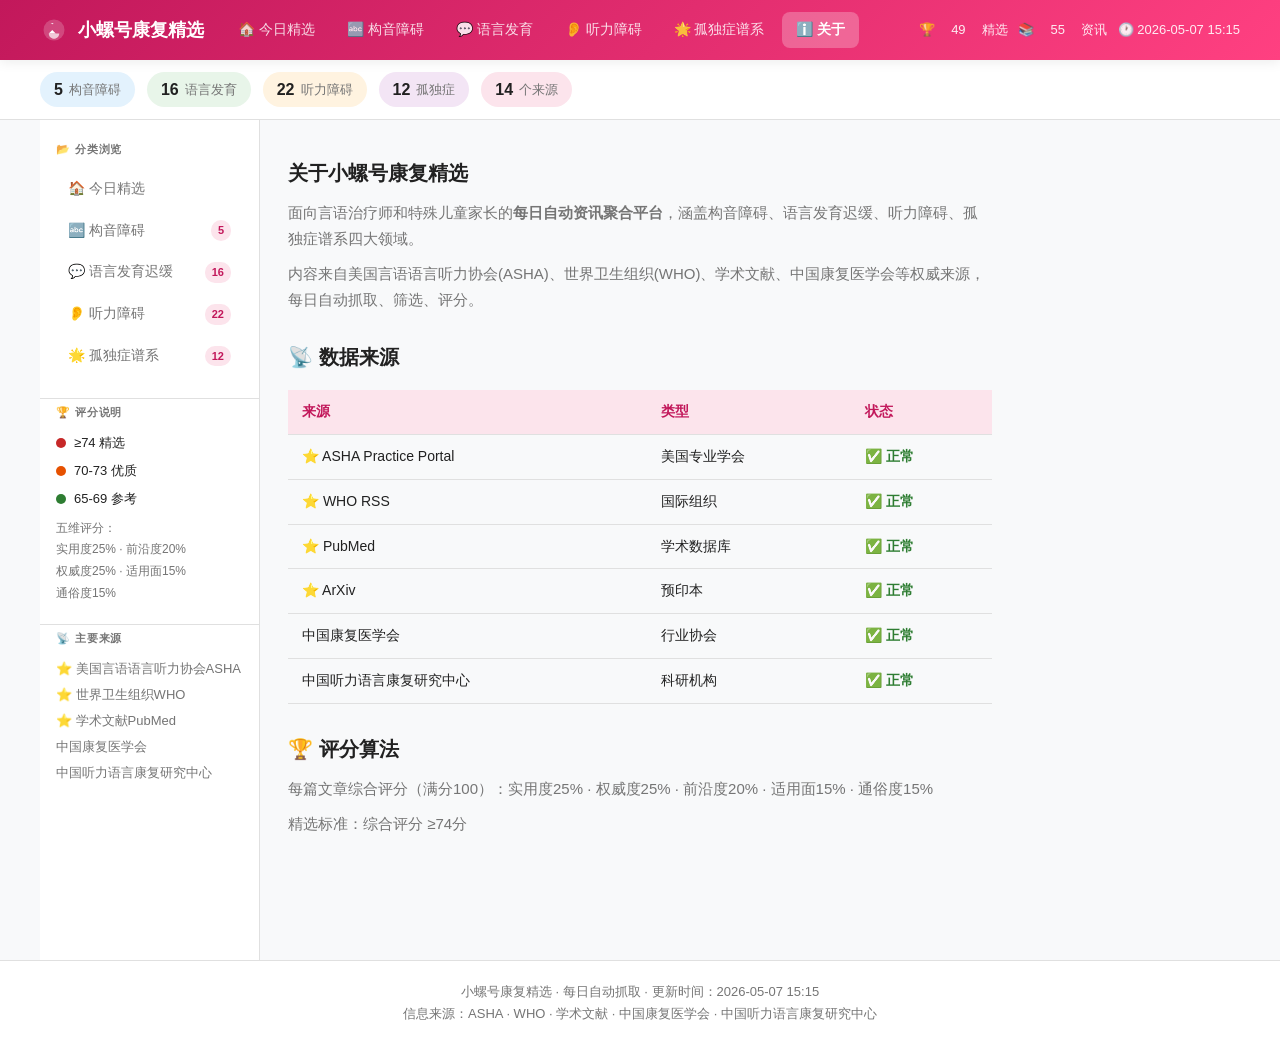
==== commit eb3abf01: "翻译全部55篇标题为中文，修复ASHA摘要内容" ====
--- a/about.html
+++ b/about.html
@@ -6,7 +6,6 @@
 <title>关于 — 小螺号康复精选</title>
 <link rel="icon" href="data:image/svg+xml,<svg xmlns='http://www.w3.org/2000/svg' viewBox='0 0 100 100'><text y='.9em' font-size='90'>🐚</text></svg>">
 <style>
-/* ===== 变量 ===== */
 :root {
   --primary: #C2185B;
   --primary-light: #E91E8C;
@@ -22,348 +21,82 @@
   --shadow: 0 2px 12px rgba(0,0,0,.08);
   --shadow-lg: 0 8px 32px rgba(0,0,0,.12);
 }
-
 * { box-sizing: border-box; margin: 0; padding: 0; }
-
-body {
-  font-family: -apple-system, "PingFang SC", "Microsoft YaHei", sans-serif;
-  background: var(--bg);
-  color: var(--text);
-  line-height: 1.7;
-}
-
-/* ===== 顶栏 ===== */
-.site-header {
-  background: linear-gradient(135deg, var(--primary), var(--accent));
-  color: #fff;
-  padding: 0 24px;
-  position: sticky;
-  top: 0;
-  z-index: 100;
-  box-shadow: var(--shadow);
-}
-.header-inner {
-  display: flex;
-  align-items: center;
-  gap: 20px;
-  height: 60px;
-  max-width: 1200px;
-  margin: 0 auto;
-}
-.logo {
-  display: flex;
-  align-items: center;
-  gap: 10px;
-  text-decoration: none;
-  color: #fff;
-  font-size: 18px;
-  font-weight: 700;
-}
+body { font-family: -apple-system, "PingFang SC", "Microsoft YaHei", sans-serif; background: var(--bg); color: var(--text); line-height: 1.7; }
+.site-header { background: linear-gradient(135deg, var(--primary), var(--accent)); color: #fff; padding: 0 24px; position: sticky; top: 0; z-index: 100; box-shadow: var(--shadow); }
+.header-inner { display: flex; align-items: center; gap: 20px; height: 60px; max-width: 1200px; margin: 0 auto; }
+.logo { display: flex; align-items: center; gap: 10px; text-decoration: none; color: #fff; font-size: 18px; font-weight: 700; }
 .logo svg { flex-shrink: 0; }
-.header-nav {
-  display: flex;
-  gap: 4px;
-  flex: 1;
-}
-.header-nav a {
-  color: rgba(255,255,255,.85);
-  text-decoration: none;
-  padding: 6px 14px;
-  border-radius: var(--radius-sm);
-  font-size: 14px;
-  font-weight: 500;
-  transition: all .2s;
-}
+.header-nav { display: flex; gap: 4px; flex: 1; }
+.header-nav a { color: rgba(255,255,255,.85); text-decoration: none; padding: 6px 14px; border-radius: var(--radius-sm); font-size: 14px; font-weight: 500; transition: all .2s; }
 .header-nav a:hover { background: rgba(255,255,255,.2); color: #fff; }
 .header-nav a.active { background: rgba(255,255,255,.25); color: #fff; font-weight: 700; }
-.header-stats {
-  display: flex;
-  gap: 16px;
-  font-size: 13px;
-  opacity: .9;
-}
-
-/* ===== 统计条 ===== */
-.stats-bar {
-  background: var(--surface);
-  border-bottom: 1px solid var(--border);
-  padding: 12px 24px;
-}
-.stats-inner {
-  max-width: 1200px;
-  margin: 0 auto;
-  display: flex;
-  gap: 12px;
-  flex-wrap: wrap;
-}
-.stat-pill {
-  display: flex;
-  align-items: center;
-  gap: 6px;
-  padding: 4px 14px;
-  border-radius: 20px;
-  font-size: 13px;
-}
+.header-stats { display: flex; gap: 16px; font-size: 13px; opacity: .9; }
+.stats-bar { background: var(--surface); border-bottom: 1px solid var(--border); padding: 12px 24px; }
+.stats-inner { max-width: 1200px; margin: 0 auto; display: flex; gap: 12px; flex-wrap: wrap; }
+.stat-pill { display: flex; align-items: center; gap: 6px; padding: 4px 14px; border-radius: 20px; font-size: 13px; }
 .stat-num { font-weight: 800; font-size: 16px; }
 .stat-label { color: var(--text-muted); }
-
-/* ===== 主布局 ===== */
 .container { max-width: 1200px; margin: 0 auto; }
-.content-grid {
-  display: grid;
-  grid-template-columns: 220px 1fr;
-  gap: 0;
-  min-height: calc(100vh - 120px);
-}
-
-/* ===== 侧边栏 ===== */
-.sidebar {
-  background: var(--surface);
-  border-right: 1px solid var(--border);
-  padding: 20px 0;
-  position: sticky;
-  top: 60px;
-  height: calc(100vh - 60px);
-  overflow-y: auto;
-}
+.content-grid { display: grid; grid-template-columns: 220px 1fr; gap: 0; min-height: calc(100vh - 120px); }
+.sidebar { background: var(--surface); border-right: 1px solid var(--border); padding: 20px 0; position: sticky; top: 60px; height: calc(100vh - 60px); overflow-y: auto; }
 .sidebar-section { padding: 0 16px 20px; border-bottom: 1px solid var(--border); margin-bottom: 4px; }
 .sidebar-section:last-child { border-bottom: none; }
-.sidebar-title {
-  font-size: 11px;
-  font-weight: 700;
-  color: var(--text-muted);
-  text-transform: uppercase;
-  letter-spacing: .08em;
-  margin-bottom: 10px;
-}
+.sidebar-title { font-size: 11px; font-weight: 700; color: var(--text-muted); text-transform: uppercase; letter-spacing: .08em; margin-bottom: 10px; }
 .sidebar-nav { list-style: none; }
 .sidebar-nav li { margin-bottom: 2px; }
-.sidebar-nav a {
-  display: flex;
-  align-items: center;
-  gap: 8px;
-  padding: 8px 12px;
-  border-radius: var(--radius-sm);
-  text-decoration: none;
-  color: var(--text-muted);
-  font-size: 14px;
-  transition: all .2s;
-}
+.sidebar-nav a { display: flex; align-items: center; gap: 8px; padding: 8px 12px; border-radius: var(--radius-sm); text-decoration: none; color: var(--text-muted); font-size: 14px; transition: all .2s; }
 .sidebar-nav a:hover { background: var(--primary-bg); color: var(--primary); }
 .sidebar-nav a.active { background: var(--primary-bg); color: var(--primary); font-weight: 700; }
-.badge {
-  background: var(--primary-bg);
-  color: var(--primary);
-  font-size: 11px;
-  font-weight: 700;
-  padding: 1px 7px;
-  border-radius: 10px;
-  margin-left: auto;
-}
+.badge { background: var(--primary-bg); color: var(--primary); font-size: 11px; font-weight: 700; padding: 1px 7px; border-radius: 10px; margin-left: auto; }
 .score-legend { display: flex; flex-direction: column; gap: 6px; margin-bottom: 8px; }
 .legend-item { display: flex; align-items: center; gap: 8px; font-size: 13px; }
 .legend-dot { width: 10px; height: 10px; border-radius: 50%; flex-shrink: 0; }
 .sidebar-desc { font-size: 12px; color: var(--text-muted); line-height: 1.8; }
 .source-list { display: flex; flex-direction: column; gap: 4px; }
 .source-item { font-size: 13px; color: var(--text-muted); }
-
-/* ===== 文章区 ===== */
 .articles-area { padding: 24px 28px; }
-.articles-header {
-  display: flex;
-  align-items: center;
-  justify-content: space-between;
-  margin-bottom: 20px;
-  flex-wrap: wrap;
-  gap: 12px;
-}
+.articles-header { display: flex; align-items: center; justify-content: space-between; margin-bottom: 20px; flex-wrap: wrap; gap: 12px; }
 .section-title { font-size: 20px; font-weight: 700; color: var(--text); }
 .articles-controls { display: flex; gap: 10px; align-items: center; }
-.search-input {
-  padding: 8px 14px;
-  border: 1px solid var(--border);
-  border-radius: var(--radius-sm);
-  font-size: 14px;
-  width: 220px;
-  outline: none;
-  transition: border-color .2s;
-}
+.search-input { padding: 8px 14px; border: 1px solid var(--border); border-radius: var(--radius-sm); font-size: 14px; width: 220px; outline: none; transition: border-color .2s; }
 .search-input:focus { border-color: var(--primary); }
-.filter-select {
-  padding: 8px 12px;
-  border: 1px solid var(--border);
-  border-radius: var(--radius-sm);
-  font-size: 14px;
-  outline: none;
-  background: #fff;
-  cursor: pointer;
-}
-.subsection-title {
-  font-size: 14px;
-  font-weight: 700;
-  color: var(--text-muted);
-  text-transform: uppercase;
-  letter-spacing: .05em;
-  margin-bottom: 14px;
-  margin-top: 0;
-}
-
-/* ===== 日期分组 ===== */
+.filter-select { padding: 8px 12px; border: 1px solid var(--border); border-radius: var(--radius-sm); font-size: 14px; outline: none; background: #fff; cursor: pointer; }
+.subsection-title { font-size: 14px; font-weight: 700; color: var(--text-muted); text-transform: uppercase; letter-spacing: .05em; margin-bottom: 14px; margin-top: 0; }
 .date-group { margin-bottom: 28px; }
-.date-label-row {
-  display: flex;
-  align-items: center;
-  gap: 12px;
-  margin-bottom: 12px;
-}
-.date-label {
-  font-size: 13px;
-  font-weight: 700;
-  color: var(--primary);
-  white-space: nowrap;
-}
-.date-label-row::after {
-  content: '';
-  flex: 1;
-  height: 1px;
-  background: var(--border);
-}
+.date-label-row { display: flex; align-items: center; gap: 12px; margin-bottom: 12px; }
+.date-label { font-size: 13px; font-weight: 700; color: var(--primary); white-space: nowrap; }
+.date-label-row::after { content: ''; flex: 1; height: 1px; background: var(--border); }
 .date-count { font-size: 12px; color: var(--text-muted); white-space: nowrap; }
 .date-articles { display: flex; flex-direction: column; gap: 12px; }
-
-/* ===== 文章卡片 ===== */
-.article-card {
-  background: var(--surface);
-  border: 1px solid var(--border);
-  border-radius: var(--radius);
-  padding: 16px 20px;
-  transition: box-shadow .2s, transform .2s;
-  position: relative;
-  overflow: hidden;
-}
+.article-card { background: var(--surface); border: 1px solid var(--border); border-radius: var(--radius); padding: 16px 20px; transition: box-shadow .2s, transform .2s; position: relative; overflow: hidden; }
 .article-card:hover { box-shadow: var(--shadow-lg); transform: translateY(-2px); }
-.article-card::before {
-  content: '';
-  position: absolute;
-  left: 0; top: 0; bottom: 0;
-  width: 4px;
-  background: linear-gradient(to bottom, var(--primary), var(--accent));
-  border-radius: 0 2px 2px 0;
-}
-.card-header {
-  display: flex;
-  align-items: center;
-  justify-content: space-between;
-  margin-bottom: 10px;
-  gap: 10px;
-}
-.cat-badge {
-  display: inline-flex;
-  align-items: center;
-  gap: 4px;
-  padding: 2px 10px;
-  border-radius: 12px;
-  font-size: 12px;
-  font-weight: 600;
-}
+.article-card::before { content: ''; position: absolute; left: 0; top: 0; bottom: 0; width: 4px; background: linear-gradient(to bottom, var(--primary), var(--accent)); border-radius: 0 2px 2px 0; }
+.card-header { display: flex; align-items: center; justify-content: space-between; margin-bottom: 10px; gap: 10px; }
+.cat-badge { display: inline-flex; align-items: center; gap: 4px; padding: 2px 10px; border-radius: 12px; font-size: 12px; font-weight: 600; }
 .cat-articulation { background: #E3F2FD; color: #1565C0; }
 .cat-language { background: #E8F5E9; color: #2E7D32; }
 .cat-hearing { background: #FFF3E0; color: #E65100; }
 .cat-autism { background: #F3E5F5; color: #7B1FA2; }
-.score-badge {
-  display: inline-flex;
-  align-items: center;
-  padding: 2px 10px;
-  border-radius: 10px;
-  font-size: 13px;
-  font-weight: 800;
-}
+.score-badge { display: inline-flex; align-items: center; padding: 2px 10px; border-radius: 10px; font-size: 13px; font-weight: 800; }
 .score-top { background: #FFEBEE; color: #C62828; }
 .score-high { background: #FFF3E0; color: #E65100; }
 .score-mid { background: #E8F5E9; color: #2E7D32; }
-.card-title {
-  font-size: 15px;
-  font-weight: 600;
-  margin-bottom: 8px;
-  line-height: 1.5;
-}
+.card-title { font-size: 15px; font-weight: 600; margin-bottom: 8px; line-height: 1.5; }
 .card-title a { color: var(--text); text-decoration: none; transition: color .2s; }
 .card-title a:hover { color: var(--primary); }
-.card-summary {
-  font-size: 13px;
-  color: var(--text-muted);
-  line-height: 1.7;
-  margin-bottom: 10px;
-  display: -webkit-box;
-  -webkit-line-clamp: 2;
-  -webkit-box-orient: vertical;
-  overflow: hidden;
-}
-.card-reason {
-  background: var(--primary-bg);
-  border-left: 3px solid var(--primary);
-  padding: 8px 12px;
-  border-radius: 0 var(--radius-sm) var(--radius-sm) 0;
-  font-size: 13px;
-  color: var(--text);
-  margin-bottom: 10px;
-}
-.card-footer {
-  display: flex;
-  align-items: center;
-  justify-content: space-between;
-  font-size: 12px;
-  color: var(--text-muted);
-  padding-top: 8px;
-  border-top: 1px solid var(--border);
-}
-.card-scores {
-  display: flex;
-  gap: 6px;
-  margin: 8px 0;
-  flex-wrap: wrap;
-}
-.score-dim {
-  background: #f5f5f5;
-  padding: 1px 8px;
-  border-radius: 8px;
-  font-size: 11px;
-  color: var(--text-muted);
-}
+.card-summary { font-size: 13px; color: var(--text-muted); line-height: 1.7; margin-bottom: 10px; display: -webkit-box; -webkit-line-clamp: 2; -webkit-box-orient: vertical; overflow: hidden; }
+.card-reason { background: var(--primary-bg); border-left: 3px solid var(--primary); padding: 8px 12px; border-radius: 0 var(--radius-sm) var(--radius-sm) 0; font-size: 13px; color: var(--text); margin-bottom: 10px; }
+.card-footer { display: flex; align-items: center; justify-content: space-between; font-size: 12px; color: var(--text-muted); padding-top: 8px; border-top: 1px solid var(--border); }
+.card-scores { display: flex; gap: 6px; margin: 8px 0; flex-wrap: wrap; }
+.score-dim { background: #f5f5f5; padding: 1px 8px; border-radius: 8px; font-size: 11px; color: var(--text-muted); }
 .score-dim.ok { background: #E8F5E9; color: #2E7D32; }
-.read-btn {
-  display: inline-flex;
-  align-items: center;
-  padding: 6px 16px;
-  border-radius: var(--radius-sm);
-  background: var(--primary);
-  color: #fff;
-  text-decoration: none;
-  font-size: 13px;
-  font-weight: 600;
-  transition: opacity .2s;
-}
+.read-btn { display: inline-flex; align-items: center; padding: 6px 16px; border-radius: var(--radius-sm); background: var(--primary); color: #fff; text-decoration: none; font-size: 13px; font-weight: 600; transition: opacity .2s; }
 .read-btn:hover { opacity: .8; }
-
-/* ===== 页脚 ===== */
-.site-footer {
-  background: var(--surface);
-  border-top: 1px solid var(--border);
-  padding: 20px 24px;
-  text-align: center;
-}
+.site-footer { background: var(--surface); border-top: 1px solid var(--border); padding: 20px 24px; text-align: center; }
 .footer-inner { max-width: 1200px; margin: 0 auto; }
 .site-footer p { font-size: 13px; color: var(--text-muted); }
-
-/* ===== 精选网格 ===== */
-.selected-grid {
-  display: grid;
-  grid-template-columns: repeat(auto-fill, minmax(280px, 1fr));
-  gap: 14px;
-  margin-bottom: 24px;
-}
-
-/* ===== 关于页 ===== */
+.selected-grid { display: grid; grid-template-columns: repeat(auto-fill, minmax(280px, 1fr)); gap: 14px; margin-bottom: 24px; }
 .about-content { max-width: 760px; padding: 36px 28px; }
 .about-content h2 { font-size: 20px; margin: 28px 0 10px; color: var(--text); }
 .about-content p { font-size: 15px; color: var(--text-muted); margin-bottom: 10px; }
@@ -372,15 +105,7 @@
 .source-table th { background: var(--primary-bg); color: var(--primary); font-weight: 700; }
 .source-table tr:hover { background: #FAFAFA; }
 .status-ok { color: #2E7D32; font-weight: 700; }
-
-/* ===== 响应式 ===== */
-@media (max-width: 768px) {
-  .content-grid { grid-template-columns: 1fr; }
-  .sidebar { position: static; height: auto; border-right: none; border-bottom: 1px solid var(--border); }
-  .header-nav { display: none; }
-  .header-stats { display: none; }
-  .articles-area { padding: 16px; }
-}
+@media (max-width: 768px) { .content-grid { grid-template-columns: 1fr; } .sidebar { position: static; height: auto; border-right: none; border-bottom: 1px solid var(--border); } .header-nav { display: none; } .header-stats { display: none; } .articles-area { padding: 16px; } }
 </style>
 </head>
 <body>
@@ -394,12 +119,8 @@
       </svg>
       小螺号康复精选
     </a>
-    <nav class="header-nav">
-      <a href="index.html" class="">🏠 今日精选</a><a href="articulation.html" class="">🔤 构音障碍</a><a href="language.html" class="">💬 语言发育</a><a href="hearing.html" class="">👂 听力障碍</a><a href="autism.html" class="">🌟 孤独症谱系</a><a href="about.html" class="active">ℹ️ 关于</a>
-    </nav>
-    <div class="header-stats">
-      🏆 <span>49</span> 精选 &nbsp; 📚 <span>55</span> 资讯 &nbsp; 🕐 2026-05-07 15:15
-    </div>
+    <nav class="header-nav"><a href="index.html" class="">🏠 今日精选</a><a href="articulation.html" class="">🔤 构音障碍</a><a href="language.html" class="">💬 语言发育</a><a href="hearing.html" class="">👂 听力障碍</a><a href="autism.html" class="">🌟 孤独症谱系</a><a href="about.html" class="active">ℹ️ 关于</a></nav>
+    <div class="header-stats">🏆 <span>49</span> 精选 &nbsp; 📚 <span>55</span> 资讯 &nbsp; 🕐 2026-05-07 15:15</div>
   </div>
 </header>
 <div class="stats-bar">
@@ -436,57 +157,36 @@
       <div class="sidebar-section">
         <h3 class="sidebar-title">📡 主要来源</h3>
         <div class="source-list">
-          <div class="source-item">⭐ WHO</div>
-          <div class="source-item">⭐ ASHA</div>
-          <div class="source-item">⭐ NIH/NIDCD</div>
-          <div class="source-item">⭐ CDC</div>
-          <div class="source-item">⭐ PubMed</div>
+          <div class="source-item">⭐ 美国言语语言听力协会ASHA</div>
+          <div class="source-item">⭐ 世界卫生组织WHO</div>
+          <div class="source-item">⭐ 学术文献PubMed</div>
           <div class="source-item">中国康复医学会</div>
+          <div class="source-item">中国听力语言康复研究中心</div>
         </div>
       </div>
     </aside>
-    
     <section class="articles-area about-content">
       <h2 style="margin-top:0">关于小螺号康复精选</h2>
       <p>面向言语治疗师和特殊儿童家长的<strong>每日自动资讯聚合平台</strong>，涵盖构音障碍、语言发育迟缓、听力障碍、孤独症谱系四大领域。</p>
-      <p>内容来自 WHO、ASHA、NIH/NIDCD、CDC、PubMed、中国康复医学会等权威来源，每日自动抓取、筛选、评分。</p>
-      
+      <p>内容来自美国言语语言听力协会(ASHA)、世界卫生组织(WHO)、学术文献、中国康复医学会等权威来源，每日自动抓取、筛选、评分。</p>
       <h2>📡 数据来源</h2>
-      <table class="source-table">
-        <tr><th>来源</th><th>类型</th><th>状态</th></tr>
-        <tr><td>⭐ WHO RSS</td><td>国际组织</td><td class="status-ok">✅ 正常</td></tr>
-        <tr><td>⭐ PubMed E-utilities</td><td>学术数据库</td><td class="status-ok">✅ 正常</td></tr>
-        <tr><td>⭐ ArXiv RSS (cs.CL)</td><td>预印本</td><td class="status-ok">✅ 正常</td></tr>
-        <tr><td>⭐ ASHA Practice Portal</td><td>学会官网</td><td class="status-ok">✅ 正常</td></tr>
-        <tr><td>中国康复医学会</td><td>行业协会</td><td class="status-ok">✅ 正常</td></tr>
-        <tr><td>中国听力语言康复研究中心</td><td>科研机构</td><td class="status-ok">✅ 正常</td></tr>
-        <tr><td>⭐ JSLHR</td><td>学术期刊</td><td class="status-ok">✅ 正常</td></tr>
-        <tr><td>⭐ NIH/NIDCD</td><td>政府机构</td><td class="status-ok">✅ 正常</td></tr>
-      </table>
-      
+      <table class="source-table"><tr><th>来源</th><th>类型</th><th>状态</th></tr>
+      <tr><td>⭐ ASHA Practice Portal</td><td>美国专业学会</td><td class="status-ok">✅ 正常</td></tr>
+      <tr><td>⭐ WHO RSS</td><td>国际组织</td><td class="status-ok">✅ 正常</td></tr>
+      <tr><td>⭐ PubMed</td><td>学术数据库</td><td class="status-ok">✅ 正常</td></tr>
+      <tr><td>⭐ ArXiv</td><td>预印本</td><td class="status-ok">✅ 正常</td></tr>
+      <tr><td>中国康复医学会</td><td>行业协会</td><td class="status-ok">✅ 正常</td></tr>
+      <tr><td>中国听力语言康复研究中心</td><td>科研机构</td><td class="status-ok">✅ 正常</td></tr></table>
       <h2>🏆 评分算法</h2>
-      <p>每篇文章综合评分（满分100）：</p>
-      <table class="source-table">
-        <tr><th>维度</th><th>权重</th><th>说明</th></tr>
-        <tr><td>实用度</td><td>25%</td><td>含家庭/训练/策略关键词</td></tr>
-        <tr><td>权威度</td><td>25%</td><td>来源评级（WHO=95, ASHA=88…）</td></tr>
-        <tr><td>前沿度</td><td>20%</td><td>30天内=100分，1年+=50分</td></tr>
-        <tr><td>适用面</td><td>15%</td><td>含儿童/家长/治疗师关键词</td></tr>
-        <tr><td>通俗度</td><td>15%</td><td>摘要句子短=易读</td></tr>
-      </table>
+      <p>每篇文章综合评分（满分100）：实用度25% · 权威度25% · 前沿度20% · 适用面15% · 通俗度15%</p>
       <p>精选标准：综合评分 ≥74分</p>
-      
-      <h2>🎨 配色方案</h2>
-      <p>主色：<strong style="color:var(--primary)">玫红 #C2185B</strong>（家长版）</p>
-      <p>副色：<strong style="color:#2b7dd1">藏蓝 #2b7dd1</strong>（康复师版）</p>
-      <p>修改 CSS 顶部的 <code>:root</code> 变量即可切换配色。</p>
     </section>
   </div>
 </div>
 <footer class="site-footer">
   <div class="footer-inner">
     <p>小螺号康复精选 · 每日自动抓取 · 更新时间：2026-05-07 15:15</p>
-    <p>信息来源：WHO · ASHA · NIH/NIDCD · CDC · PubMed · 中国康复医学会</p>
+    <p>信息来源：ASHA · WHO · 学术文献 · 中国康复医学会 · 中国听力语言康复研究中心</p>
   </div>
 </footer>
 </body>
